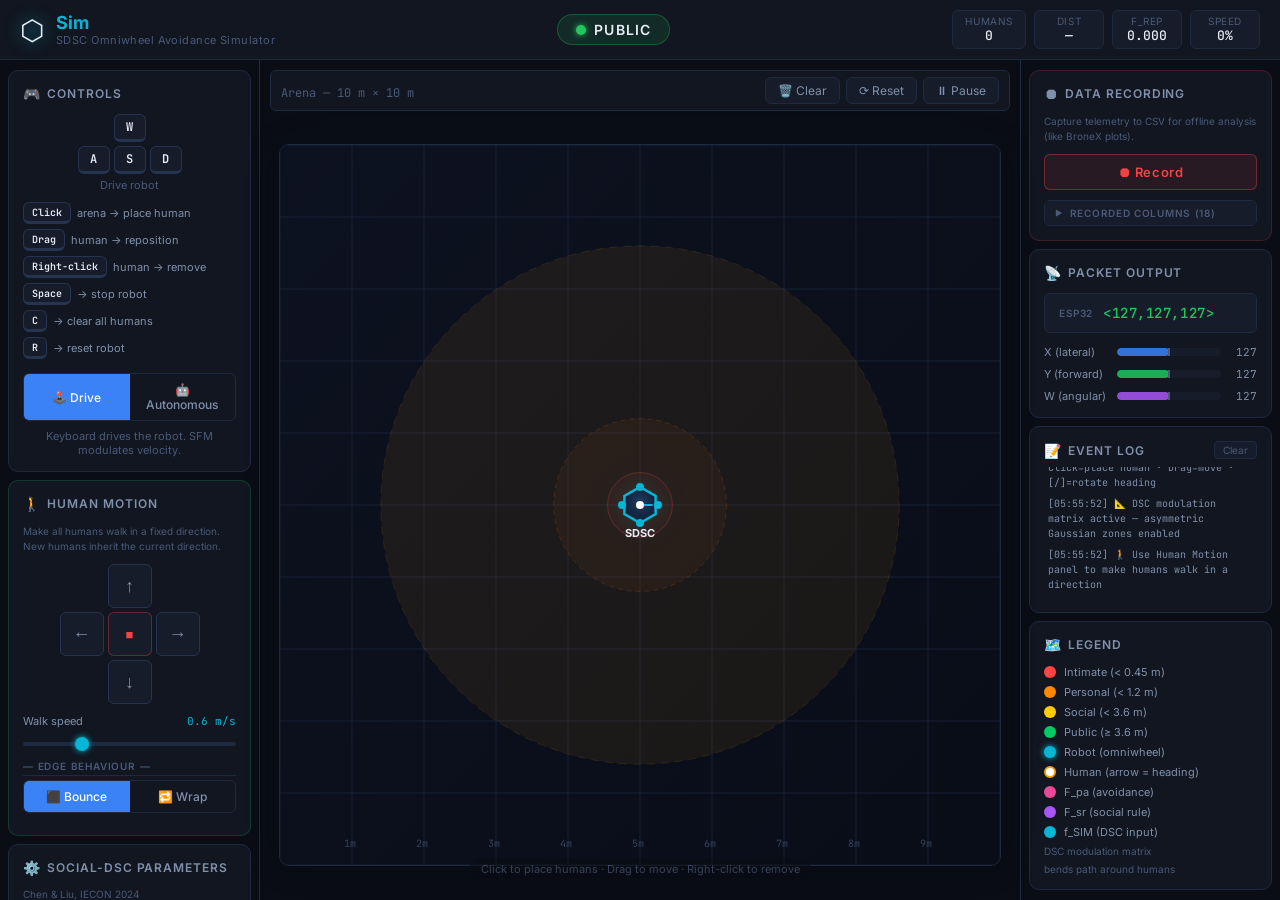
==== pimpysim/index.html @ 95f76ae8 "s" ====
<!DOCTYPE html>
<html lang="en">
<head>
  <meta charset="UTF-8" />
  <meta name="viewport" content="width=device-width, initial-scale=1.0" />
  <title>Sim – SDSC Omniwheel Avoidance Simulator</title>
  <meta name="description" content="Real-time Social Force Model avoidance simulation for the SDSC Omniwheel robot. Drag humans, drive with WASD, tune SFM parameters. Record and export CSV log data." />
  <link rel="preconnect" href="https://fonts.googleapis.com" />
  <link rel="preconnect" href="https://fonts.gstatic.com" crossorigin />
  <link href="https://fonts.googleapis.com/css2?family=Inter:wght@300;400;500;600;700&family=JetBrains+Mono:wght@400;500&display=swap" rel="stylesheet" />
  <link rel="stylesheet" href="style.css" />
</head>
<body>
  <!-- Header -->
  <header class="header">
    <div class="header-left">
      <div class="logo-badge">
        <span class="logo-icon">⬡</span>
        <div>
          <h1 class="logo-title">Sim</h1>
          <p class="logo-sub">SDSC Omniwheel Avoidance Simulator</p>
        </div>
      </div>
    </div>
    <div class="header-center">
      <div class="status-pill" id="zoneIndicator">
        <span class="status-dot" id="zoneDot"></span>
        <span id="zoneText">PUBLIC</span>
      </div>
    </div>
    <div class="header-right">
      <div class="header-stats">
        <div class="stat-chip">
          <span class="stat-label">Humans</span>
          <span class="stat-val" id="humanCount">0</span>
        </div>
        <div class="stat-chip">
          <span class="stat-label">Dist</span>
          <span class="stat-val" id="closestDist">—</span>
        </div>
        <div class="stat-chip">
          <span class="stat-label">F_rep</span>
          <span class="stat-val" id="forceVal">0.0 N</span>
        </div>
        <div class="stat-chip">
          <span class="stat-label">Speed</span>
          <span class="stat-val" id="speedVal">0%</span>
        </div>
      </div>
    </div>
  </header>

  <main class="main-layout">
    <!-- Left sidebar: Controls -->
    <aside class="sidebar sidebar-left">
      <section class="panel">
        <h2 class="panel-title">
          <span class="panel-icon">🎮</span> Controls
        </h2>
        <div class="control-hint">
          <div class="key-grid">
            <div class="key-row">
              <span></span><kbd>W</kbd><span></span>
            </div>
            <div class="key-row">
              <kbd>A</kbd><kbd>S</kbd><kbd>D</kbd>
            </div>
            <p class="key-desc">Drive robot</p>
          </div>
          <ul class="hint-list">
            <li><kbd>Click</kbd> arena → place human</li>
            <li><kbd>Drag</kbd> human → reposition</li>
            <li><kbd>Right-click</kbd> human → remove</li>
            <li><kbd>Space</kbd> → stop robot</li>
            <li><kbd>C</kbd> → clear all humans</li>
            <li><kbd>R</kbd> → reset robot</li>
          </ul>
        </div>

        <!-- Mode toggle -->
        <div class="toggle-group" id="modeGroup">
          <button class="toggle-btn active" id="btnDrive" onclick="setMode('drive')">
            🕹️ Drive
          </button>
          <button class="toggle-btn" id="btnAuto" onclick="setMode('auto')">
            🤖 Autonomous
          </button>
        </div>
        <p class="mode-desc" id="modeDesc">Keyboard drives the robot. SFM modulates velocity.</p>
      </section>

      <!-- ── Human Motion Panel ─────────────────────────────── -->
      <section class="panel panel-motion">
        <h2 class="panel-title">
          <span class="panel-icon">🚶</span> Human Motion
        </h2>
        <p class="rec-hint">Make all humans walk in a fixed direction. New humans inherit the current direction.</p>

        <!-- D-pad -->
        <div class="dpad-wrap">
          <div class="dpad">
            <button class="dpad-btn dpad-up"    id="dirBtn_up"    onclick="setHumanDir('up')"    title="Walk up (North)">↑</button>
            <button class="dpad-btn dpad-left"  id="dirBtn_left"  onclick="setHumanDir('left')"  title="Walk left (West)">←</button>
            <button class="dpad-btn dpad-stop"  id="dirBtn_stop"  onclick="setHumanDir('stop')"  title="Stop all humans">■</button>
            <button class="dpad-btn dpad-right" id="dirBtn_right" onclick="setHumanDir('right')" title="Walk right (East)">→</button>
            <button class="dpad-btn dpad-down"  id="dirBtn_down"  onclick="setHumanDir('down')"  title="Walk down (South)">↓</button>
          </div>
        </div>

        <!-- Walk speed slider -->
        <label class="slider-label" style="margin-top:10px">
          <span>Walk speed</span>
          <span class="slider-val" id="valHumanSpeed">0.6 m/s</span>
        </label>
        <input type="range" id="slHumanSpeed" min="0.1" max="2.0" step="0.1" value="0.6"
               oninput="setHumanWalkSpeed(this.value)" />

        <!-- Edge behaviour -->
        <p class="slider-section" style="margin-top:10px">— Edge behaviour —</p>
        <div class="toggle-group" style="margin-top:4px">
          <button class="toggle-btn active" id="btnBounce" onclick="setEdgeBounce(true)">⬛ Bounce</button>
          <button class="toggle-btn"        id="btnWrap"   onclick="setEdgeBounce(false)">🔁 Wrap</button>
        </div>
      </section>

      <section class="panel">
        <h2 class="panel-title">
          <span class="panel-icon">⚙️</span> Social-DSC Parameters
        </h2>
        <p style="font-size:10px;color:#4a5a78;margin-bottom:10px">Chen &amp; Liu, IECON 2024</p>
        <div class="slider-group">

          <p class="slider-section">— Proxemic Zones —</p>
          <label class="slider-label">
            <span>Intimate radius</span>
            <span class="slider-val" id="valRI">0.45 m</span>
          </label>
          <input type="range" id="slRI" min="0.1" max="1.0" step="0.05" value="0.45" oninput="updateParam('RI', this.value)" />

          <label class="slider-label">
            <span>Personal radius</span>
            <span class="slider-val" id="valRP">1.20 m</span>
          </label>
          <input type="range" id="slRP" min="0.5" max="2.5" step="0.05" value="1.20" oninput="updateParam('RP', this.value)" />

          <label class="slider-label">
            <span>Social radius</span>
            <span class="slider-val" id="valRS">3.60 m</span>
          </label>
          <input type="range" id="slRS" min="1.0" max="6.0" step="0.1" value="3.60" oninput="updateParam('RS', this.value)" />

          <p class="slider-section">— Asymmetric Zone Shape —</p>
          <label class="slider-label">
            <span>σ_h (ahead)</span>
            <span class="slider-val" id="valSH">2.40 m</span>
          </label>
          <input type="range" id="slSH" min="0.5" max="5.0" step="0.1" value="2.40" oninput="updateParam('sigma_h', this.value)" />

          <label class="slider-label">
            <span>σ_l (lateral)</span>
            <span class="slider-val" id="valSL">1.20 m</span>
          </label>
          <input type="range" id="slSL" min="0.3" max="3.0" step="0.1" value="1.20" oninput="updateParam('sigma_l', this.value)" />

          <p class="slider-section">— SIM: F_pa Avoidance —</p>
          <label class="slider-label">
            <span>A_p (amplitude)</span>
            <span class="slider-val" id="valAp">2.0 N</span>
          </label>
          <input type="range" id="slAp" min="0.1" max="10" step="0.1" value="2.0" oninput="updateParam('Ap', this.value)" />

          <label class="slider-label">
            <span>B_p (range)</span>
            <span class="slider-val" id="valBp">0.80 m</span>
          </label>
          <input type="range" id="slBp" min="0.1" max="3.0" step="0.05" value="0.80" oninput="updateParam('Bp', this.value)" />

          <p class="slider-section">— SIM: F_sr Social Rule —</p>
          <label class="slider-label">
            <span>k_sr (strength)</span>
            <span class="slider-val" id="valKsr">1.00</span>
          </label>
          <input type="range" id="slKsr" min="0" max="3" step="0.1" value="1.0" oninput="updateParam('ksr', this.value)" />

          <p class="slider-section">— SIM Global —</p>
          <label class="slider-label">
            <span>k_SIM (output scale)</span>
            <span class="slider-val" id="valKSIM">0.35</span>
          </label>
          <input type="range" id="slKSIM" min="0.0" max="1.0" step="0.01" value="0.35" oninput="updateParam('kSIM', this.value)" />

          <label class="slider-label">
            <span>w_pa (avoidance wt)</span>
            <span class="slider-val" id="valWpa">1.00</span>
          </label>
          <input type="range" id="slWpa" min="0" max="2" step="0.05" value="1.0" oninput="updateParam('wpa', this.value)" />

          <label class="slider-label">
            <span>w_pp (priority wt)</span>
            <span class="slider-val" id="valWpp">0.50</span>
          </label>
          <input type="range" id="slWpp" min="0" max="2" step="0.05" value="0.5" oninput="updateParam('wpp', this.value)" />

          <label class="slider-label">
            <span>w_sr (social rule wt)</span>
            <span class="slider-val" id="valWsr">0.50</span>
          </label>
          <input type="range" id="slWsr" min="0" max="2" step="0.05" value="0.5" oninput="updateParam('wsr', this.value)" />

          <label class="slider-label">
            <span>Robot speed scale</span>
            <span class="slider-val" id="valSS">0.50</span>
          </label>
          <input type="range" id="slSS" min="0.1" max="1.0" step="0.05" value="0.50" oninput="updateParam('SS', this.value)" />
        </div>

        <button class="btn-ghost" onclick="resetParams()">↺ Reset defaults</button>
      </section>

      <section class="panel">
        <h2 class="panel-title">
          <span class="panel-icon">📊</span> Force Breakdown
        </h2>
        <div class="force-viz">
          <canvas id="forceCanvas" width="180" height="180"></canvas>
        </div>
        <div class="force-legend-mini">
          <div class="flrow"><span style="color:#ec4899">●</span> F_pa avoidance</div>
          <div class="flrow"><span style="color:#a855f7">●</span> F_sr social rule</div>
          <div class="flrow"><span style="color:#06b6d4">●</span> f_SIM total</div>
        </div>
        <div class="force-table" id="forceTable">
          <p class="no-data">No detections</p>
        </div>
      </section>
    </aside>

    <!-- Center: Arena canvas -->
    <div class="arena-wrapper">
      <div class="arena-toolbar">
        <div class="toolbar-left">
          <span class="arena-label">Arena — 10 m × 10 m</span>
        </div>
        <div class="toolbar-right">
          <button class="btn-sm" onclick="clearHumans()" title="Clear all humans (C)">🗑️ Clear</button>
          <button class="btn-sm" onclick="resetRobot()" title="Reset robot position (R)">⟳ Reset</button>
          <button class="btn-sm" id="pauseBtn" onclick="togglePause()" title="Pause simulation">⏸ Pause</button>
        </div>
      </div>
      <div class="canvas-container" id="canvasContainer">
        <canvas id="arena" width="800" height="800"></canvas>
        <div class="canvas-hint" id="canvasHint">Click to place humans · Drag to move · Right-click to remove</div>
      </div>
    </div>

    <!-- Right sidebar: Recording + Log + packet -->
    <aside class="sidebar sidebar-right">

      <!-- ── Recording Panel ─────────────────────────────── -->
      <section class="panel panel-record">
        <h2 class="panel-title">
          <span class="panel-icon">⏺</span> Data Recording
        </h2>
        <p class="rec-hint">Capture telemetry to CSV for offline analysis (like BroneX plots).</p>

        <button class="btn-rec" id="recBtn" onclick="toggleRecording()">⏺ Record</button>

        <!-- Live status bar (hidden when not recording) -->
        <div class="rec-status" id="recStatus" style="display:none">
          <span class="rec-dot" id="recDot"></span>
          <span class="rec-label">REC</span>
          <span class="rec-counter" id="recElapsed">0s</span>
          <span class="rec-counter" id="recCounter">0 rows</span>
        </div>

        <!-- CSV columns accordion -->
        <details class="rec-details">
          <summary class="rec-summary">Recorded columns (18)</summary>
          <ul class="rec-cols">
            <li><span class="col-tag mono">time_s</span> Simulation time (s)</li>
            <li><span class="col-tag mono">robot_x / y</span> World position (m)</li>
            <li><span class="col-tag mono">robot_vx / vy</span> World velocity (m/s)</li>
            <li><span class="col-tag mono">robot_angle_deg</span> Heading (°)</li>
            <li><span class="col-tag mono">closest_dist_m</span> Nearest human (m)</li>
            <li><span class="col-tag mono">zone</span> INTIMATE/PERSONAL/…</li>
            <li><span class="col-tag mono">fx_pa / fy_pa</span> F_pa avoidance (N)</li>
            <li><span class="col-tag mono">fx_sr / fy_sr</span> F_sr social rule (N)</li>
            <li><span class="col-tag mono">fx_sim / fy_sim</span> f_SIM total (N)</li>
            <li><span class="col-tag mono">pkt_X / Y / W</span> ESP32 packet (0-255)</li>
            <li><span class="col-tag mono">num_humans</span> Active humans</li>
          </ul>
        </details>
      </section>

      <section class="panel">
        <h2 class="panel-title">
          <span class="panel-icon">📡</span> Packet Output
        </h2>
        <div class="packet-display" id="packetDisplay">
          <span class="pkt-label">ESP32</span>
          <code class="pkt-code" id="packetCode">&lt;127,127,127&gt;</code>
        </div>
        <div class="packet-breakdown">
          <div class="pkt-bar-row">
            <span>X (lateral)</span>
            <div class="pkt-bar-track">
              <div class="pkt-bar" id="barX" style="width:50%;background:var(--accent-blue)"></div>
              <div class="pkt-center-mark"></div>
            </div>
            <span id="pktX">127</span>
          </div>
          <div class="pkt-bar-row">
            <span>Y (forward)</span>
            <div class="pkt-bar-track">
              <div class="pkt-bar" id="barY" style="width:50%;background:var(--accent-green)"></div>
              <div class="pkt-center-mark"></div>
            </div>
            <span id="pktY">127</span>
          </div>
          <div class="pkt-bar-row">
            <span>W (angular)</span>
            <div class="pkt-bar-track">
              <div class="pkt-bar" id="barW" style="width:50%;background:var(--accent-purple)"></div>
              <div class="pkt-center-mark"></div>
            </div>
            <span id="pktW">127</span>
          </div>
        </div>
      </section>

      <section class="panel panel-log">
        <h2 class="panel-title">
          <span class="panel-icon">📝</span> Event Log
          <button class="btn-xs" onclick="clearLog()">Clear</button>
        </h2>
        <div class="log-container" id="logContainer">
          <p class="log-entry log-info">[SYS] Sim initialized</p>
          <p class="log-entry log-info">[SYS] Click arena to add humans</p>
          <p class="log-entry log-info">[SYS] Use WASD to drive in Drive mode</p>
        </div>
      </section>

      <section class="panel">
        <h2 class="panel-title">
          <span class="panel-icon">🗺️</span> Legend
        </h2>
        <div class="legend">
          <div class="legend-row"><span class="legend-dot" style="background:#ff4444"></span> Intimate (&lt; 0.45 m)</div>
          <div class="legend-row"><span class="legend-dot" style="background:#ff8800"></span> Personal (&lt; 1.2 m)</div>
          <div class="legend-row"><span class="legend-dot" style="background:#ffcc00"></span> Social (&lt; 3.6 m)</div>
          <div class="legend-row"><span class="legend-dot" style="background:#00cc66"></span> Public (≥ 3.6 m)</div>
          <div class="legend-row"><span class="legend-dot legend-robot"></span> Robot (omniwheel)</div>
          <div class="legend-row"><span class="legend-dot legend-human"></span> Human (arrow = heading)</div>
          <div class="legend-row"><span class="legend-dot" style="background:#ec4899"></span> F_pa (avoidance)</div>
          <div class="legend-row"><span class="legend-dot" style="background:#a855f7"></span> F_sr (social rule)</div>
          <div class="legend-row"><span class="legend-dot" style="background:#06b6d4"></span> f_SIM (DSC input)</div>
          <div class="legend-row"><span style="font-size:10px;color:#4a5a78">DSC modulation matrix</span></div>
          <div class="legend-row"><span style="font-size:10px;color:#4a5a78">bends path around humans</span></div>
        </div>
      </section>
    </aside>
  </main>

  <script src="sim.js"></script>
</body>
</html>
---- pimpysim/style.css ----
/* ============================================================
   PimpySim – Style Sheet
   ============================================================ */

/* ---------- CSS Variables / Design Tokens ---------- */
:root {
  --bg-base:      #0a0d14;
  --bg-card:      #111620;
  --bg-card2:     #161c2a;
  --bg-hover:     #1d2536;
  --border:       #1e2a40;
  --border-light: #263450;

  --text-primary:   #e8edf5;
  --text-secondary: #8090aa;
  --text-muted:     #4a5a78;

  --accent-blue:    #3b82f6;
  --accent-cyan:    #06b6d4;
  --accent-green:   #22c55e;
  --accent-yellow:  #f59e0b;
  --accent-orange:  #f97316;
  --accent-red:     #ef4444;
  --accent-purple:  #a855f7;
  --accent-pink:    #ec4899;

  --zone-intimate: #ef4444;
  --zone-personal: #f97316;
  --zone-social:   #f59e0b;
  --zone-public:   #22c55e;

  --radius-sm: 6px;
  --radius-md: 10px;
  --radius-lg: 16px;

  --font-body: 'Inter', sans-serif;
  --font-mono: 'JetBrains Mono', monospace;

  --shadow-card: 0 4px 24px rgba(0,0,0,0.45);
  --glow-blue:   0 0 16px rgba(59,130,246,0.35);
  --glow-red:    0 0 16px rgba(239,68,68,0.4);
}

/* ---------- Reset ---------- */
*, *::before, *::after { box-sizing: border-box; margin: 0; padding: 0; }
html { height: 100%; }
body {
  font-family: var(--font-body);
  background: var(--bg-base);
  color: var(--text-primary);
  height: 100vh;
  display: flex;
  flex-direction: column;
  overflow: hidden;
}

/* ---------- Header ---------- */
.header {
  display: flex;
  align-items: center;
  justify-content: space-between;
  padding: 0 20px;
  height: 60px;
  background: var(--bg-card);
  border-bottom: 1px solid var(--border);
  flex-shrink: 0;
  z-index: 10;
}

.logo-badge {
  display: flex;
  align-items: center;
  gap: 12px;
}

.logo-icon {
  font-size: 28px;
  filter: drop-shadow(0 0 8px var(--accent-cyan));
  animation: logoSpin 12s linear infinite;
}

@keyframes logoSpin {
  from { filter: drop-shadow(0 0 8px var(--accent-cyan)) hue-rotate(0deg); }
  to   { filter: drop-shadow(0 0 8px var(--accent-cyan)) hue-rotate(360deg); }
}

.logo-title {
  font-size: 18px;
  font-weight: 700;
  background: linear-gradient(90deg, var(--accent-cyan), var(--accent-blue));
  -webkit-background-clip: text;
  -webkit-text-fill-color: transparent;
  background-clip: text;
}

.logo-sub {
  font-size: 11px;
  color: var(--text-muted);
  letter-spacing: 0.04em;
}

/* Zone pill */
.status-pill {
  display: flex;
  align-items: center;
  gap: 8px;
  padding: 6px 18px;
  border-radius: 99px;
  background: rgba(34,197,94,0.12);
  border: 1px solid rgba(34,197,94,0.3);
  transition: all 0.3s ease;
  font-weight: 600;
  font-size: 14px;
  letter-spacing: 0.08em;
}

.status-pill.intimate {
  background: rgba(239,68,68,0.15);
  border-color: rgba(239,68,68,0.4);
  box-shadow: var(--glow-red);
  animation: pulseRed 0.8s ease-in-out infinite alternate;
}

.status-pill.personal {
  background: rgba(249,115,22,0.15);
  border-color: rgba(249,115,22,0.4);
  box-shadow: 0 0 16px rgba(249,115,22,0.4);
}

.status-pill.social {
  background: rgba(245,158,11,0.12);
  border-color: rgba(245,158,11,0.35);
}

.status-pill.public {
  background: rgba(34,197,94,0.12);
  border-color: rgba(34,197,94,0.3);
}

@keyframes pulseRed {
  from { box-shadow: 0 0 8px rgba(239,68,68,0.3); }
  to   { box-shadow: 0 0 24px rgba(239,68,68,0.7); }
}

.status-dot {
  width: 10px;
  height: 10px;
  border-radius: 50%;
  background: var(--zone-public);
  box-shadow: 0 0 6px var(--zone-public);
  transition: all 0.3s ease;
}

/* Header stats */
.header-stats {
  display: flex;
  gap: 8px;
}

.stat-chip {
  display: flex;
  flex-direction: column;
  align-items: center;
  padding: 4px 12px;
  background: var(--bg-card2);
  border: 1px solid var(--border);
  border-radius: var(--radius-sm);
  min-width: 70px;
}

.stat-label { font-size: 10px; color: var(--text-muted); text-transform: uppercase; letter-spacing: 0.06em; }
.stat-val   { font-family: var(--font-mono); font-size: 13px; color: var(--text-primary); font-weight: 500; }

/* ---------- Main layout ---------- */
.main-layout {
  display: flex;
  flex: 1;
  overflow: hidden;
}

/* ---------- Sidebars ---------- */
.sidebar {
  width: 260px;
  flex-shrink: 0;
  display: flex;
  flex-direction: column;
  gap: 8px;
  padding: 10px 8px;
  overflow-y: auto;
  background: var(--bg-base);
}

.sidebar::-webkit-scrollbar { width: 4px; }
.sidebar::-webkit-scrollbar-track { background: transparent; }
.sidebar::-webkit-scrollbar-thumb { background: var(--border); border-radius: 4px; }

.sidebar-right { border-left: 1px solid var(--border); }
.sidebar-left  { border-right: 1px solid var(--border); }

/* ---------- Panel ---------- */
.panel {
  background: var(--bg-card);
  border: 1px solid var(--border);
  border-radius: var(--radius-md);
  padding: 14px;
}

.panel-title {
  font-size: 12px;
  font-weight: 600;
  text-transform: uppercase;
  letter-spacing: 0.08em;
  color: var(--text-secondary);
  margin-bottom: 12px;
  display: flex;
  align-items: center;
  gap: 6px;
}

.panel-icon { font-size: 14px; }

/* ---------- Controls panel ---------- */
.control-hint { margin-bottom: 14px; }

.key-grid {
  display: flex;
  flex-direction: column;
  align-items: center;
  gap: 4px;
  margin-bottom: 10px;
}

.key-row {
  display: flex;
  gap: 4px;
}

kbd {
  display: inline-flex;
  align-items: center;
  justify-content: center;
  min-width: 32px;
  height: 28px;
  padding: 0 8px;
  background: var(--bg-card2);
  border: 1px solid var(--border-light);
  border-bottom: 3px solid var(--border-light);
  border-radius: var(--radius-sm);
  font-family: var(--font-mono);
  font-size: 12px;
  font-weight: 600;
  color: var(--text-primary);
}

.key-desc {
  font-size: 11px;
  color: var(--text-muted);
  text-align: center;
}

.hint-list {
  list-style: none;
  display: flex;
  flex-direction: column;
  gap: 5px;
}

.hint-list li {
  font-size: 11px;
  color: var(--text-secondary);
  display: flex;
  align-items: center;
  gap: 6px;
}

.hint-list kbd { font-size: 10px; min-width: 24px; height: 22px; }

/* Mode toggle */
.toggle-group {
  display: flex;
  border: 1px solid var(--border);
  border-radius: var(--radius-sm);
  overflow: hidden;
  margin-bottom: 8px;
}

.toggle-btn {
  flex: 1;
  padding: 8px;
  background: transparent;
  border: none;
  color: var(--text-secondary);
  font-family: var(--font-body);
  font-size: 12px;
  font-weight: 500;
  cursor: pointer;
  transition: all 0.2s;
}

.toggle-btn.active {
  background: var(--accent-blue);
  color: #fff;
}

.toggle-btn:not(.active):hover {
  background: var(--bg-hover);
  color: var(--text-primary);
}

.mode-desc {
  font-size: 11px;
  color: var(--text-muted);
  text-align: center;
}

/* ---------- Sliders ---------- */
.slider-group {
  display: flex;
  flex-direction: column;
  gap: 10px;
  margin-bottom: 12px;
}

.slider-label {
  display: flex;
  justify-content: space-between;
  font-size: 11px;
  color: var(--text-secondary);
  margin-bottom: 2px;
}

.slider-val {
  font-family: var(--font-mono);
  color: var(--accent-cyan);
}

input[type="range"] {
  width: 100%;
  height: 4px;
  -webkit-appearance: none;
  appearance: none;
  background: var(--border);
  border-radius: 2px;
  outline: none;
}

input[type="range"]::-webkit-slider-thumb {
  -webkit-appearance: none;
  appearance: none;
  width: 14px;
  height: 14px;
  border-radius: 50%;
  background: var(--accent-cyan);
  cursor: pointer;
  box-shadow: 0 0 6px var(--accent-cyan);
  transition: box-shadow 0.2s;
}

input[type="range"]:hover::-webkit-slider-thumb {
  box-shadow: 0 0 12px var(--accent-cyan);
}

/* ---------- Force visualizer ---------- */
.force-viz {
  display: flex;
  justify-content: center;
  margin-bottom: 10px;
}

#forceCanvas {
  border-radius: 50%;
  background: radial-gradient(circle, #111620 0%, #0a0d14 100%);
  border: 1px solid var(--border);
}

.force-table {
  font-size: 11px;
  color: var(--text-secondary);
}

.no-data {
  text-align: center;
  color: var(--text-muted);
  font-style: italic;
}

/* ---------- Arena ---------- */
.arena-wrapper {
  flex: 1;
  display: flex;
  flex-direction: column;
  min-width: 0;
  padding: 10px;
  gap: 8px;
}

.arena-toolbar {
  display: flex;
  align-items: center;
  justify-content: space-between;
  padding: 6px 10px;
  background: var(--bg-card);
  border: 1px solid var(--border);
  border-radius: var(--radius-sm);
}

.arena-label {
  font-size: 12px;
  color: var(--text-muted);
  font-family: var(--font-mono);
}

.toolbar-right {
  display: flex;
  gap: 6px;
}

.canvas-container {
  flex: 1;
  display: flex;
  align-items: center;
  justify-content: center;
  position: relative;
  min-height: 0;
}

#arena {
  border-radius: var(--radius-md);
  cursor: crosshair;
  box-shadow: var(--shadow-card), 0 0 40px rgba(59,130,246,0.08);
  border: 1px solid var(--border);
  max-width: 100%;
  max-height: 100%;
  object-fit: contain;
}

.canvas-hint {
  position: absolute;
  bottom: 10px;
  left: 50%;
  transform: translateX(-50%);
  font-size: 11px;
  color: var(--text-muted);
  background: rgba(10,13,20,0.8);
  padding: 4px 12px;
  border-radius: 99px;
  white-space: nowrap;
  pointer-events: none;
  opacity: 0.7;
}

/* ---------- Buttons ---------- */
.btn-sm {
  padding: 5px 12px;
  font-size: 12px;
  font-family: var(--font-body);
  background: var(--bg-card2);
  border: 1px solid var(--border);
  color: var(--text-secondary);
  border-radius: var(--radius-sm);
  cursor: pointer;
  transition: all 0.2s;
}

.btn-sm:hover {
  background: var(--bg-hover);
  color: var(--text-primary);
  border-color: var(--border-light);
}

.btn-ghost {
  width: 100%;
  padding: 7px;
  background: transparent;
  border: 1px dashed var(--border);
  color: var(--text-muted);
  border-radius: var(--radius-sm);
  font-size: 12px;
  font-family: var(--font-body);
  cursor: pointer;
  transition: all 0.2s;
}

.btn-ghost:hover {
  background: var(--bg-hover);
  color: var(--text-secondary);
  border-style: solid;
}

.btn-xs {
  margin-left: auto;
  padding: 2px 8px;
  font-size: 10px;
  background: var(--bg-card2);
  border: 1px solid var(--border);
  color: var(--text-muted);
  border-radius: 4px;
  cursor: pointer;
  font-family: var(--font-body);
}

/* ---------- Packet display ---------- */
.packet-display {
  display: flex;
  align-items: center;
  gap: 10px;
  background: var(--bg-card2);
  border: 1px solid var(--border);
  border-radius: var(--radius-sm);
  padding: 10px 14px;
  margin-bottom: 12px;
}

.pkt-label {
  font-size: 10px;
  font-weight: 600;
  color: var(--text-muted);
  text-transform: uppercase;
  letter-spacing: 0.06em;
}

.pkt-code {
  font-family: var(--font-mono);
  font-size: 14px;
  font-weight: 500;
  color: var(--accent-green);
  letter-spacing: 0.04em;
}

.packet-breakdown {
  display: flex;
  flex-direction: column;
  gap: 8px;
}

.pkt-bar-row {
  display: flex;
  align-items: center;
  gap: 8px;
  font-size: 11px;
  color: var(--text-secondary);
}

.pkt-bar-row > span:first-child { width: 65px; flex-shrink: 0; }
.pkt-bar-row > span:last-child  { width: 28px; text-align: right; font-family: var(--font-mono); font-size: 11px; }

.pkt-bar-track {
  flex: 1;
  height: 8px;
  background: var(--bg-card2);
  border-radius: 4px;
  position: relative;
  overflow: hidden;
}

.pkt-bar {
  height: 100%;
  border-radius: 4px;
  transition: width 0.08s linear;
  opacity: 0.85;
}

.pkt-center-mark {
  position: absolute;
  top: 0;
  left: 50%;
  width: 2px;
  height: 100%;
  background: var(--text-muted);
  transform: translateX(-50%);
  pointer-events: none;
}

/* ---------- Log ---------- */
.panel-log { flex: 1; display: flex; flex-direction: column; min-height: 120px; }
.panel-log .panel-title { margin-bottom: 8px; }

.log-container {
  flex: 1;
  overflow-y: auto;
  max-height: 200px;
  display: flex;
  flex-direction: column;
  gap: 2px;
}

.log-container::-webkit-scrollbar { width: 3px; }
.log-container::-webkit-scrollbar-thumb { background: var(--border); }

.log-entry {
  font-size: 10px;
  font-family: var(--font-mono);
  padding: 2px 4px;
  border-radius: 3px;
  line-height: 1.5;
}

.log-info    { color: var(--text-secondary); }
.log-warn    { color: var(--accent-yellow); }
.log-danger  { color: var(--accent-red); background: rgba(239,68,68,0.07); }
.log-success { color: var(--accent-green); }

/* ---------- Legend ---------- */
.legend {
  display: flex;
  flex-direction: column;
  gap: 6px;
}

.legend-row {
  display: flex;
  align-items: center;
  gap: 8px;
  font-size: 11px;
  color: var(--text-secondary);
}

.legend-dot {
  width: 12px;
  height: 12px;
  border-radius: 50%;
  flex-shrink: 0;
}

.legend-robot {
  background: var(--accent-cyan);
  box-shadow: 0 0 6px var(--accent-cyan);
}

.legend-human {
  background: #fff;
  border: 2px solid var(--accent-yellow);
}

/* Slider section headers */
.slider-section {
  font-size: 10px;
  font-weight: 600;
  text-transform: uppercase;
  letter-spacing: 0.08em;
  color: var(--text-muted);
  margin: 8px 0 4px;
  border-bottom: 1px solid var(--border);
  padding-bottom: 3px;
}

/* Force legend mini */
.force-legend-mini {
  display: flex;
  flex-direction: column;
  gap: 3px;
  margin-bottom: 8px;
}
.flrow {
  font-size: 10px;
  color: var(--text-secondary);
  display: flex;
  align-items: center;
  gap: 5px;
}

.legend-force {
  background: var(--accent-pink);
  box-shadow: 0 0 6px var(--accent-pink);
}

/* ---------- Recording Panel ---------- */
.panel-record {
  border-color: rgba(239,68,68,0.2);
}

.rec-hint {
  font-size: 10px;
  color: var(--text-muted);
  margin-bottom: 10px;
  line-height: 1.5;
}

/* Record / Stop button */
.btn-rec {
  width: 100%;
  padding: 9px 12px;
  background: rgba(239,68,68,0.1);
  border: 1.5px solid rgba(239,68,68,0.4);
  border-radius: var(--radius-sm);
  color: var(--accent-red);
  font-family: var(--font-body);
  font-size: 13px;
  font-weight: 600;
  cursor: pointer;
  letter-spacing: 0.04em;
  transition: all 0.2s;
  margin-bottom: 10px;
}

.btn-rec:hover {
  background: rgba(239,68,68,0.18);
  border-color: rgba(239,68,68,0.7);
  box-shadow: 0 0 12px rgba(239,68,68,0.25);
}

.btn-rec.recording {
  background: rgba(239,68,68,0.2);
  border-color: var(--accent-red);
  color: #fff;
  animation: recPulse 1s ease-in-out infinite alternate;
}

@keyframes recPulse {
  from { box-shadow: 0 0 6px  rgba(239,68,68,0.3); }
  to   { box-shadow: 0 0 20px rgba(239,68,68,0.7); }
}

/* Live status bar */
.rec-status {
  display: flex;
  align-items: center;
  gap: 8px;
  background: rgba(239,68,68,0.08);
  border: 1px solid rgba(239,68,68,0.2);
  border-radius: var(--radius-sm);
  padding: 6px 10px;
  margin-bottom: 10px;
}

.rec-dot {
  width: 8px;
  height: 8px;
  border-radius: 50%;
  background: var(--accent-red);
  box-shadow: 0 0 6px var(--accent-red);
  animation: dotBlink 1s step-start infinite;
  flex-shrink: 0;
}

@keyframes dotBlink {
  0%, 49%  { opacity: 1; }
  50%, 100% { opacity: 0; }
}

.rec-label {
  font-size: 10px;
  font-weight: 700;
  color: var(--accent-red);
  letter-spacing: 0.1em;
}

.rec-counter {
  font-family: var(--font-mono);
  font-size: 10px;
  color: var(--text-secondary);
  margin-left: auto;
}

/* Columns accordion */
.rec-details {
  border: 1px solid var(--border);
  border-radius: var(--radius-sm);
  overflow: hidden;
}

.rec-summary {
  font-size: 10px;
  font-weight: 600;
  color: var(--text-muted);
  text-transform: uppercase;
  letter-spacing: 0.07em;
  padding: 6px 10px;
  cursor: pointer;
  user-select: none;
  background: var(--bg-card2);
  list-style: none;
  display: flex;
  align-items: center;
  gap: 6px;
  transition: color 0.15s;
}

.rec-summary::-webkit-details-marker { display: none; }

.rec-summary::before {
  content: '▶';
  font-size: 8px;
  transition: transform 0.2s;
}

details[open] .rec-summary::before { transform: rotate(90deg); }

.rec-summary:hover { color: var(--text-secondary); }

.rec-cols {
  list-style: none;
  display: flex;
  flex-direction: column;
  gap: 4px;
  padding: 8px 10px;
  background: var(--bg-card);
}

.rec-cols li {
  font-size: 10px;
  color: var(--text-muted);
  display: flex;
  align-items: baseline;
  gap: 6px;
  line-height: 1.4;
}

.col-tag {
  background: rgba(6,182,212,0.1);
  border: 1px solid rgba(6,182,212,0.2);
  color: var(--accent-cyan);
  border-radius: 3px;
  padding: 1px 5px;
  font-size: 9px;
  white-space: nowrap;
  flex-shrink: 0;
}

.mono { font-family: var(--font-mono); }

/* ---------- Human Motion Panel ---------- */
.panel-motion {
  border-color: rgba(34,197,94,0.2);
}

/* D-pad wrapper: centres the pad */
.dpad-wrap {
  display: flex;
  justify-content: center;
  margin: 4px 0 2px;
}

/* 3×3 grid; only 5 cells used (up, left, stop, right, down) */
.dpad {
  display: grid;
  grid-template-columns: repeat(3, 44px);
  grid-template-rows:    repeat(3, 44px);
  gap: 4px;
}

.dpad-btn {
  display: flex;
  align-items: center;
  justify-content: center;
  background: var(--bg-card2);
  border: 1px solid var(--border-light);
  border-radius: var(--radius-sm);
  color: var(--text-secondary);
  font-size: 18px;
  font-weight: 700;
  cursor: pointer;
  transition: all 0.15s;
  user-select: none;
}

.dpad-btn:hover {
  background: var(--bg-hover);
  color: var(--text-primary);
  border-color: var(--accent-green);
  box-shadow: 0 0 8px rgba(34,197,94,0.25);
}

.dpad-btn.active {
  background: rgba(34,197,94,0.18);
  border-color: var(--accent-green);
  color: var(--accent-green);
  box-shadow: 0 0 12px rgba(34,197,94,0.35);
}

.dpad-btn:active {
  transform: scale(0.92);
}

/* Grid placement */
.dpad-up    { grid-column: 2; grid-row: 1; }
.dpad-left  { grid-column: 1; grid-row: 2; }
.dpad-stop  { grid-column: 2; grid-row: 2; font-size: 13px; color: var(--accent-red); border-color: rgba(239,68,68,0.35); }
.dpad-stop:hover { border-color: var(--accent-red); box-shadow: 0 0 8px rgba(239,68,68,0.3); color: var(--accent-red); }
.dpad-stop.active { background: rgba(239,68,68,0.18); border-color: var(--accent-red); }
.dpad-right { grid-column: 3; grid-row: 2; }
.dpad-down  { grid-column: 2; grid-row: 3; }
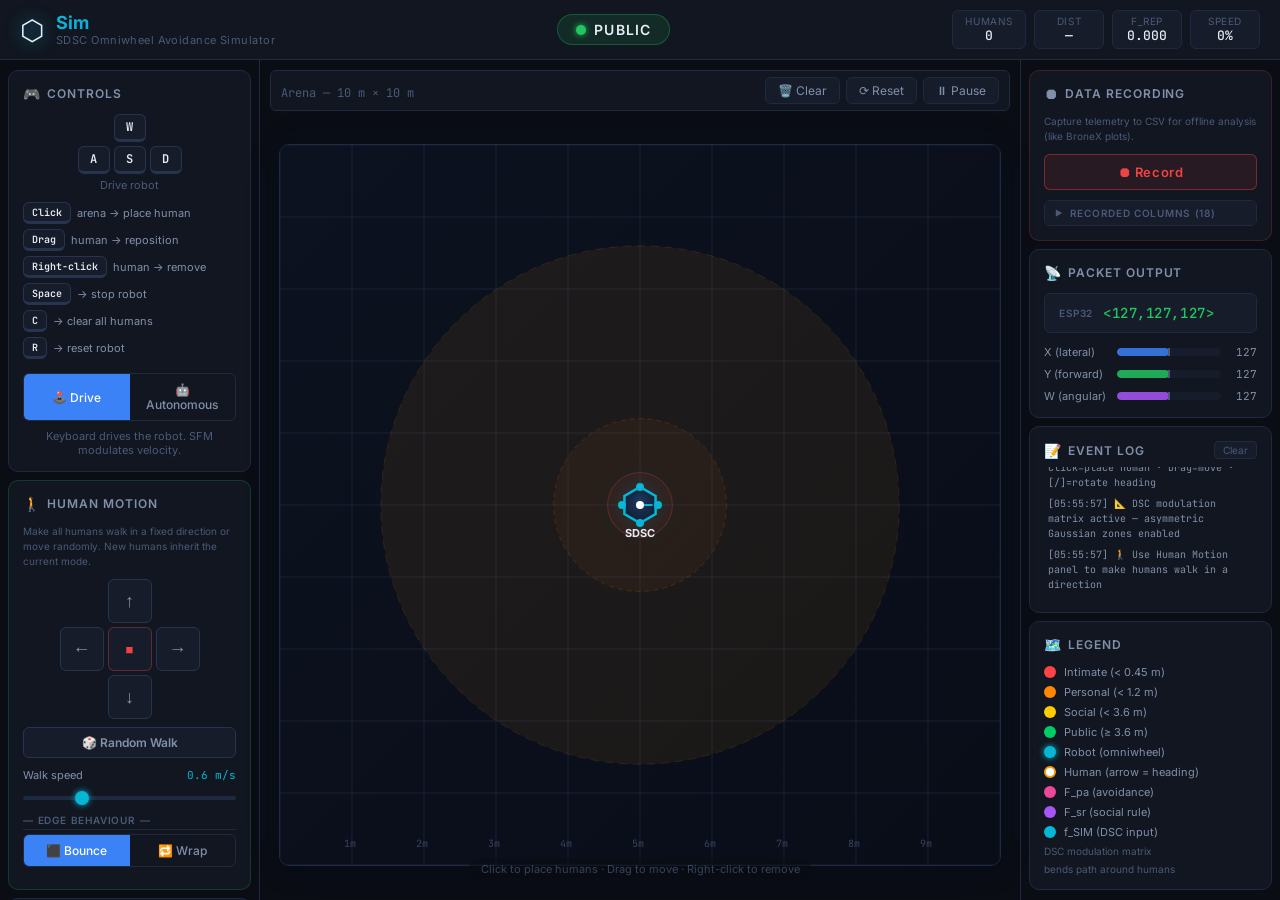
==== commit 375991e7: ". skib" ====
--- a/pimpysim/index.html
+++ b/pimpysim/index.html
@@ -94,7 +94,7 @@
         <h2 class="panel-title">
           <span class="panel-icon">🚶</span> Human Motion
         </h2>
-        <p class="rec-hint">Make all humans walk in a fixed direction. New humans inherit the current direction.</p>
+        <p class="rec-hint">Make all humans walk in a fixed direction or move randomly. New humans inherit the current mode.</p>
 
         <!-- D-pad -->
         <div class="dpad-wrap">
@@ -106,6 +106,11 @@
             <button class="dpad-btn dpad-down"  id="dirBtn_down"  onclick="setHumanDir('down')"  title="Walk down (South)">↓</button>
           </div>
         </div>
+
+        <!-- Random walk button -->
+        <button class="btn-random-walk" id="dirBtn_random" onclick="setHumanDir('random')" title="Humans walk autonomously in random directions">
+          🎲 Random Walk
+        </button>
 
         <!-- Walk speed slider -->
         <label class="slider-label" style="margin-top:10px">
--- a/pimpysim/style.css
+++ b/pimpysim/style.css
@@ -881,3 +881,37 @@
 .dpad-right { grid-column: 3; grid-row: 2; }
 .dpad-down  { grid-column: 2; grid-row: 3; }
 
+.btn-random-walk {
+  width: 100%;
+  margin-top: 8px;
+  padding: 7px 12px;
+  background: var(--bg-card2);
+  border: 1px solid var(--border-light);
+  border-radius: var(--radius-sm);
+  color: var(--text-secondary);
+  font-family: var(--font-body);
+  font-size: 12px;
+  font-weight: 600;
+  cursor: pointer;
+  transition: all 0.15s;
+  display: flex;
+  align-items: center;
+  justify-content: center;
+  gap: 6px;
+}
+
+.btn-random-walk:hover {
+  background: var(--bg-hover);
+  color: var(--text-primary);
+  border-color: var(--accent-purple);
+  box-shadow: 0 0 8px rgba(168,85,247,0.25);
+}
+
+.btn-random-walk.active {
+  background: rgba(168,85,247,0.18);
+  border-color: var(--accent-purple);
+  color: var(--accent-purple);
+  box-shadow: 0 0 12px rgba(168,85,247,0.35);
+}
+
+
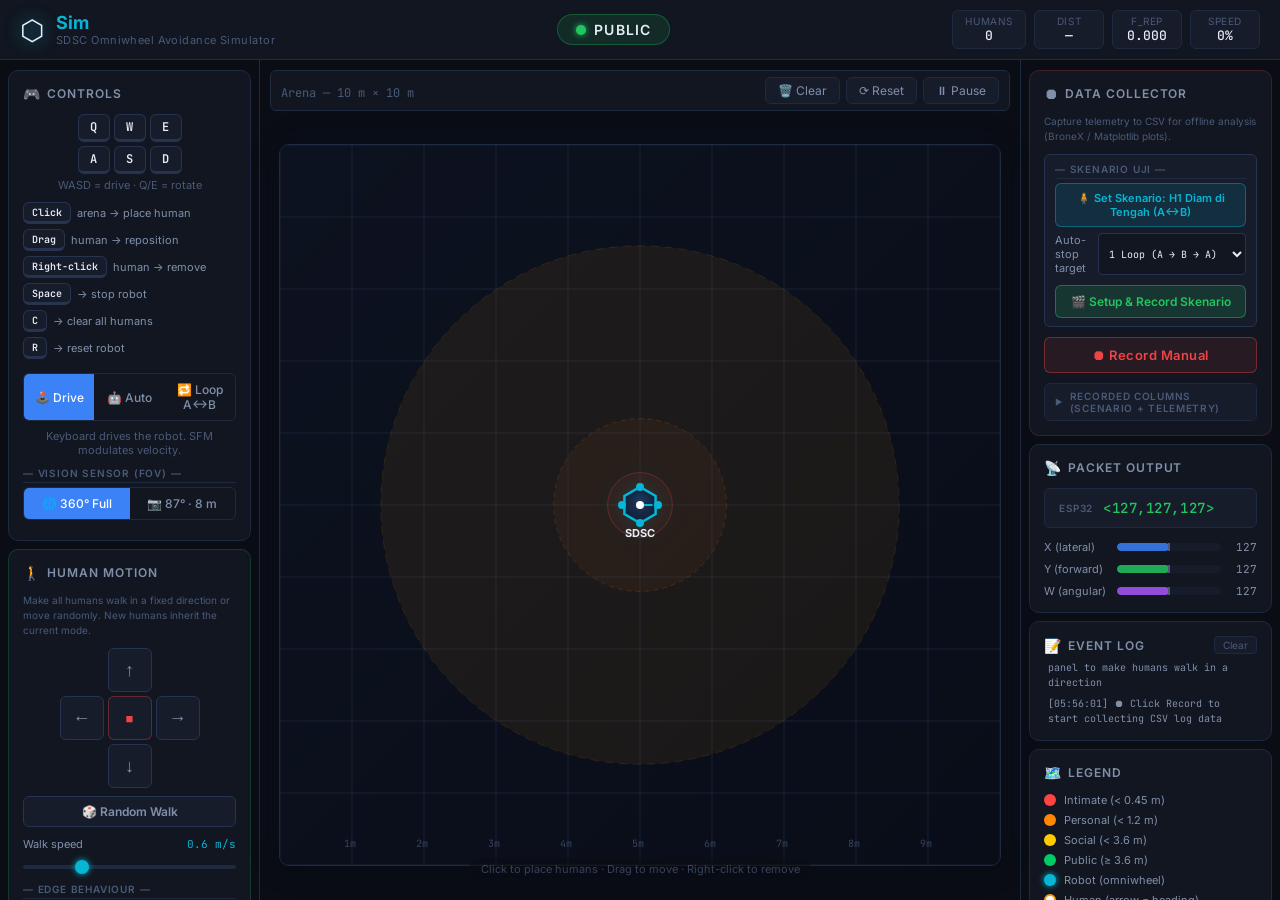
==== commit 613f7f13: "nov-W2" ====
--- a/pimpysim/index.html
+++ b/pimpysim/index.html
@@ -60,12 +60,12 @@
         <div class="control-hint">
           <div class="key-grid">
             <div class="key-row">
-              <span></span><kbd>W</kbd><span></span>
+              <kbd>Q</kbd><kbd>W</kbd><kbd>E</kbd>
             </div>
             <div class="key-row">
               <kbd>A</kbd><kbd>S</kbd><kbd>D</kbd>
             </div>
-            <p class="key-desc">Drive robot</p>
+            <p class="key-desc">WASD = drive · Q/E = rotate</p>
           </div>
           <ul class="hint-list">
             <li><kbd>Click</kbd> arena → place human</li>
@@ -83,10 +83,66 @@
             🕹️ Drive
           </button>
           <button class="toggle-btn" id="btnAuto" onclick="setMode('auto')">
-            🤖 Autonomous
+            🤖 Auto
+          </button>
+          <button class="toggle-btn" id="btnPatrol" onclick="setMode('patrol')">
+            🔁 Loop A↔B
           </button>
         </div>
         <p class="mode-desc" id="modeDesc">Keyboard drives the robot. SFM modulates velocity.</p>
+
+        <!-- Patrol A <-> B options (shown when Loop A<->B mode is active) -->
+        <div class="patrol-panel" id="patrolPanel" style="display:none">
+          <div class="patrol-status-row">
+            <span class="patrol-badge" id="patrolTargetBadge">Heading → B</span>
+            <span class="patrol-loops" id="patrolLoopCount">Loops: 0</span>
+          </div>
+          <div class="patrol-points">
+            <div class="patrol-pt-row">
+              <span class="pt-tag pt-a">A</span>
+              <span class="pt-coords" id="patrolACoords">(1.5, 5.0)</span>
+              <button class="btn-xs" id="btnPickA" onclick="startPickPatrol('A')" title="Click arena to set Point A">📍 Set A</button>
+            </div>
+            <div class="patrol-pt-row">
+              <span class="pt-tag pt-b">B</span>
+              <span class="pt-coords" id="patrolBCoords">(8.5, 5.0)</span>
+              <button class="btn-xs" id="btnPickB" onclick="startPickPatrol('B')" title="Click arena to set Point B">📍 Set B</button>
+            </div>
+          </div>
+          <p class="slider-section" style="margin-top:8px">— Route Presets —</p>
+          <div class="toggle-group" style="margin-top:4px;margin-bottom:4px">
+            <button class="toggle-btn" onclick="setPatrolPreset('horiz')" title="Horizontal loop">↔ Horiz</button>
+            <button class="toggle-btn" onclick="setPatrolPreset('vert')" title="Vertical loop">↕ Vert</button>
+            <button class="toggle-btn" onclick="setPatrolPreset('diag')" title="Diagonal loop">⤡ Diag</button>
+          </div>
+          <p class="rec-hint" style="margin-bottom:0;text-align:center">Drag markers A / B on arena, or click to set A then B</p>
+        </div>
+
+        <!-- Camera / Sensor FOV toggle -->
+        <p class="slider-section" style="margin-top:10px">— Vision Sensor (FOV) —</p>
+        <div class="toggle-group" id="fovGroup" style="margin-top:4px;margin-bottom:6px">
+          <button class="toggle-btn active" id="btnFov360" onclick="setFovEnabled(false)">
+            🌐 360° Full
+          </button>
+          <button class="toggle-btn" id="btnFov87" onclick="setFovEnabled(true)">
+            📷 87° · 8 m
+          </button>
+        </div>
+        <div class="fov-panel" id="fovPanel" style="display:none">
+          <div class="patrol-status-row" style="margin-bottom:6px">
+            <span class="fov-badge">FOV: 87° · Max: 8.0 m</span>
+            <span class="patrol-loops" id="fovVisCount">Visible: 0/0</span>
+          </div>
+          <div class="toggle-group" style="margin-bottom:4px">
+            <button class="toggle-btn active" id="btnFovAutoFace" onclick="setFovAutoFace(true)" title="Robot automatically rotates to face movement direction">
+              🧭 Auto-Face
+            </button>
+            <button class="toggle-btn" id="btnFovLockHeading" onclick="setFovAutoFace(false)" title="Keep heading fixed unless rotated with Q / E">
+              🔒 Lock (Q/E)
+            </button>
+          </div>
+          <p class="rec-hint" style="margin-bottom:0;text-align:center">Only humans inside the 87° front cone (≤ 8 m) are detected</p>
+        </div>
       </section>
 
       <!-- ── Human Motion Panel ─────────────────────────────── -->
@@ -264,11 +320,32 @@
       <!-- ── Recording Panel ─────────────────────────────── -->
       <section class="panel panel-record">
         <h2 class="panel-title">
-          <span class="panel-icon">⏺</span> Data Recording
-        </h2>
-        <p class="rec-hint">Capture telemetry to CSV for offline analysis (like BroneX plots).</p>
-
-        <button class="btn-rec" id="recBtn" onclick="toggleRecording()">⏺ Record</button>
+          <span class="panel-icon">⏺</span> Data Collector
+        </h2>
+        <p class="rec-hint">Capture telemetry to CSV for offline analysis (BroneX / Matplotlib plots).</p>
+
+        <!-- Scenario Preset: Stationary Human in Center of A<->B -->
+        <div class="scenario-box">
+          <p class="slider-section" style="margin-top:0">— Skenario Uji —</p>
+          <button class="btn-scenario" onclick="setupCenterHumanScenario()" title="Set Loop A(1.5,5) ↔ B(8.5,5), H1 diam di tengah (5.0,5.0), FOV 87°/8m">
+            🧍 Set Skenario: H1 Diam di Tengah (A↔B)
+          </button>
+          <label class="slider-label" style="margin-top:6px;margin-bottom:4px">
+            <span>Auto-stop target</span>
+            <select id="recAutoStop" class="rec-select" onchange="setRecAutoStop(this.value)">
+              <option value="0">Manual Stop</option>
+              <option value="0.5">0.5 Loop (A → B)</option>
+              <option value="1" selected>1 Loop (A → B → A)</option>
+              <option value="2">2 Loops (A ↔ B × 2)</option>
+              <option value="3">3 Loops (A ↔ B × 3)</option>
+            </select>
+          </label>
+          <button class="btn-scenario-rec" id="scenRecBtn" onclick="startScenarioRecording()" title="Setup skenario dari titik A, mulai rekam otomatis, dan export CSV saat loop selesai">
+            🎬 Setup &amp; Record Skenario
+          </button>
+        </div>
+
+        <button class="btn-rec" id="recBtn" onclick="toggleRecording()">⏺ Record Manual</button>
 
         <!-- Live status bar (hidden when not recording) -->
         <div class="rec-status" id="recStatus" style="display:none">
@@ -280,19 +357,23 @@
 
         <!-- CSV columns accordion -->
         <details class="rec-details">
-          <summary class="rec-summary">Recorded columns (18)</summary>
+          <summary class="rec-summary">Recorded columns (Scenario + Telemetry)</summary>
           <ul class="rec-cols">
             <li><span class="col-tag mono">time_s</span> Simulation time (s)</li>
             <li><span class="col-tag mono">robot_x / y</span> World position (m)</li>
             <li><span class="col-tag mono">robot_vx / vy</span> World velocity (m/s)</li>
             <li><span class="col-tag mono">robot_angle_deg</span> Heading (°)</li>
-            <li><span class="col-tag mono">closest_dist_m</span> Nearest human (m)</li>
+            <li><span class="col-tag mono">closest_dist_m</span> Detected dist in FOV (m)</li>
+            <li><span class="col-tag mono">actual_dist_m</span> True physical dist (m)</li>
+            <li><span class="col-tag mono">lateral_dev_m</span> Cross-track offset A↔B (m)</li>
+            <li><span class="col-tag mono">patrol_target / loop</span> Active goal (A/B) &amp; loop #</li>
+            <li><span class="col-tag mono">fov_enabled / vis</span> FOV 87° state &amp; visible H</li>
             <li><span class="col-tag mono">zone</span> INTIMATE/PERSONAL/…</li>
             <li><span class="col-tag mono">fx_pa / fy_pa</span> F_pa avoidance (N)</li>
             <li><span class="col-tag mono">fx_sr / fy_sr</span> F_sr social rule (N)</li>
             <li><span class="col-tag mono">fx_sim / fy_sim</span> f_SIM total (N)</li>
             <li><span class="col-tag mono">pkt_X / Y / W</span> ESP32 packet (0-255)</li>
-            <li><span class="col-tag mono">num_humans</span> Active humans</li>
+            <li><span class="col-tag mono">h1..h6_x/y/vis</span> Human pos, angle &amp; FOV vis</li>
           </ul>
         </details>
       </section>
--- a/pimpysim/style.css
+++ b/pimpysim/style.css
@@ -914,4 +914,175 @@
   box-shadow: 0 0 12px rgba(168,85,247,0.35);
 }
 
-
+/* ---------- Patrol A <-> B Panel ---------- */
+.patrol-panel {
+  margin-top: 10px;
+  padding: 10px;
+  background: var(--bg-card2);
+  border: 1px solid var(--border-light);
+  border-radius: var(--radius-sm);
+}
+
+.patrol-status-row {
+  display: flex;
+  align-items: center;
+  justify-content: space-between;
+  margin-bottom: 8px;
+}
+
+.patrol-badge {
+  font-size: 11px;
+  font-weight: 600;
+  padding: 2px 8px;
+  border-radius: 99px;
+  background: rgba(34,197,94,0.15);
+  color: var(--accent-green);
+  border: 1px solid rgba(34,197,94,0.35);
+}
+
+.patrol-badge.target-b {
+  background: rgba(59,130,246,0.15);
+  color: var(--accent-blue);
+  border-color: rgba(59,130,246,0.35);
+}
+
+.patrol-loops {
+  font-family: var(--font-mono);
+  font-size: 11px;
+  color: var(--text-secondary);
+}
+
+.patrol-points {
+  display: flex;
+  flex-direction: column;
+  gap: 6px;
+}
+
+.patrol-pt-row {
+  display: flex;
+  align-items: center;
+  gap: 8px;
+  font-size: 11px;
+}
+
+.pt-tag {
+  display: inline-flex;
+  align-items: center;
+  justify-content: center;
+  width: 20px;
+  height: 20px;
+  border-radius: 50%;
+  font-family: var(--font-mono);
+  font-weight: 700;
+  font-size: 11px;
+}
+
+.pt-tag.pt-a {
+  background: rgba(34,197,94,0.18);
+  color: var(--accent-green);
+  border: 1px solid var(--accent-green);
+}
+
+.pt-tag.pt-b {
+  background: rgba(59,130,246,0.18);
+  color: var(--accent-blue);
+  border: 1px solid var(--accent-blue);
+}
+
+.pt-coords {
+  font-family: var(--font-mono);
+  color: var(--text-primary);
+  font-size: 11px;
+}
+
+.btn-xs.active-pick {
+  border-color: var(--accent-cyan);
+  color: var(--accent-cyan);
+  background: rgba(6,182,212,0.12);
+}
+
+/* ---------- Vision Sensor FOV Panel ---------- */
+.fov-panel {
+  margin-top: 6px;
+  padding: 10px;
+  background: var(--bg-card2);
+  border: 1px solid rgba(6,182,212,0.28);
+  border-radius: var(--radius-sm);
+}
+
+.fov-badge {
+  font-size: 10px;
+  font-family: var(--font-mono);
+  font-weight: 600;
+  padding: 2px 8px;
+  border-radius: 99px;
+  background: rgba(6,182,212,0.15);
+  color: var(--accent-cyan);
+  border: 1px solid rgba(6,182,212,0.35);
+}
+
+/* ---------- Scenario Collector Box ---------- */
+.scenario-box {
+  background: var(--bg-card2);
+  border: 1px solid var(--border-light);
+  border-radius: var(--radius-sm);
+  padding: 8px 10px;
+  margin-bottom: 10px;
+}
+
+.btn-scenario {
+  width: 100%;
+  padding: 7px 10px;
+  background: rgba(6,182,212,0.12);
+  border: 1px solid rgba(6,182,212,0.4);
+  border-radius: var(--radius-sm);
+  color: var(--accent-cyan);
+  font-family: var(--font-body);
+  font-size: 11px;
+  font-weight: 600;
+  cursor: pointer;
+  transition: all 0.2s;
+}
+
+.btn-scenario:hover {
+  background: rgba(6,182,212,0.22);
+  border-color: var(--accent-cyan);
+  box-shadow: 0 0 10px rgba(6,182,212,0.25);
+}
+
+.btn-scenario-rec {
+  width: 100%;
+  margin-top: 6px;
+  padding: 8px 10px;
+  background: rgba(34,197,94,0.15);
+  border: 1.5px solid rgba(34,197,94,0.45);
+  border-radius: var(--radius-sm);
+  color: var(--accent-green);
+  font-family: var(--font-body);
+  font-size: 12px;
+  font-weight: 600;
+  cursor: pointer;
+  transition: all 0.2s;
+}
+
+.btn-scenario-rec:hover {
+  background: rgba(34,197,94,0.25);
+  border-color: var(--accent-green);
+  box-shadow: 0 0 12px rgba(34,197,94,0.3);
+}
+
+.rec-select {
+  background: var(--bg-card);
+  color: var(--text-primary);
+  border: 1px solid var(--border-light);
+  border-radius: 4px;
+  padding: 2px 6px;
+  font-size: 10px;
+  font-family: var(--font-mono);
+  outline: none;
+}
+
+
+
+
+
